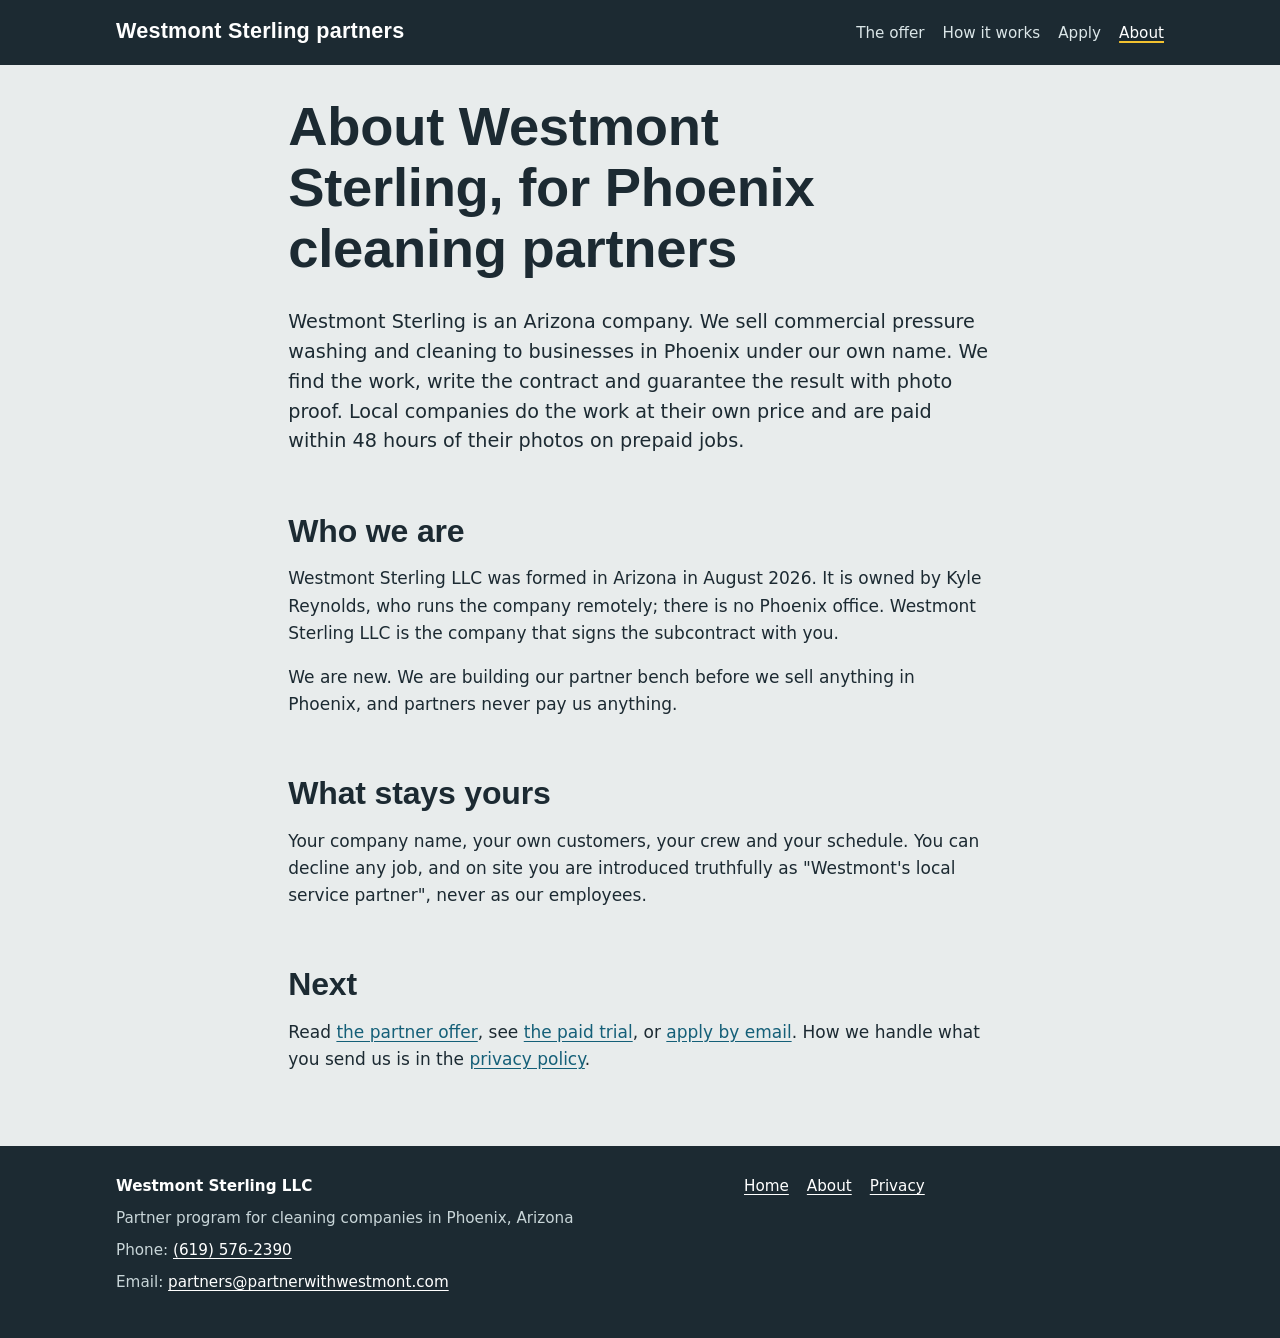
==== about.html @ 25ea3337 "Publish partnerwithwestmont.com static site Co-Authored-By: Claude Opus 5.5 <noreply@anthropic.com>" ====
<!doctype html>
<html lang="en">
<head>
<meta charset="utf-8">
<meta name="viewport" content="width=device-width, initial-scale=1">
<title>About Westmont Sterling: Phoenix Cleaning Partners</title>
<meta name="description" content="About Westmont Sterling, the company behind the Phoenix cleaning partners program: an Arizona LLC formed in August 2026, owned by Kyle Reynolds.">
<link rel="canonical" href="https://partnerwithwestmont.com/about.html">
<link rel="stylesheet" href="styles.css">
<script type="application/ld+json">
{"@context":"https://schema.org","@type":"Organization","name":"Westmont Sterling","legalName":"Westmont Sterling LLC","url":"https://partnerwithwestmont.com/","email":"partners@partnerwithwestmont.com","telephone":"+1-619-576-2390","foundingDate":"2026-08-09","areaServed":{"@type":"City","name":"Phoenix","containedInPlace":{"@type":"State","name":"Arizona"}}}
</script>
</head>
<body>
<a class="skip" href="#main">Skip to content</a>
<header class="site-header">
  <div class="wrap">
    <a class="brand" href="index.html">Westmont Sterling partners</a>
    <nav class="site-nav" aria-label="Main">
      <ul>
        <li><a href="index.html">The offer</a></li>
        <li><a href="index.html#how">How it works</a></li>
        <li><a href="index.html#apply">Apply</a></li>
        <li><a href="about.html" aria-current="page">About</a></li>
      </ul>
    </nav>
  </div>
</header>

<main id="main">
  <div class="wrap prose">
    <h1>About Westmont Sterling, for Phoenix cleaning partners</h1>
    <p class="lede">Westmont Sterling is an Arizona company. We sell commercial pressure washing and cleaning to businesses in Phoenix under our own name. We find the work, write the contract and guarantee the result with photo proof. Local companies do the work at their own price and are paid within 48 hours of their photos on prepaid jobs.</p>

    <h2>Who we are</h2>
    <p>Westmont Sterling LLC was formed in Arizona in August 2026. It is owned by Kyle Reynolds, who runs the company remotely; there is no Phoenix office. Westmont Sterling LLC is the company that signs the subcontract with you.</p>
    <p>We are new. We are building our partner bench before we sell anything in Phoenix, and partners never pay us anything.</p>

    <h2>What stays yours</h2>
    <p>Your company name, your own customers, your crew and your schedule. You can decline any job, and on site you are introduced truthfully as "Westmont's local service partner", never as our employees.</p>

    <h2>Next</h2>
    <p>Read <a href="index.html">the partner offer</a>, see <a href="index.html#trial">the paid trial</a>, or <a href="index.html#apply">apply by email</a>. How we handle what you send us is in the <a href="privacy.html">privacy policy</a>.</p>
  </div>
</main>

<footer class="site-footer">
  <div class="wrap">
    <div class="nap">
      <p><strong>Westmont Sterling LLC</strong></p>
      <p>Partner program for cleaning companies in Phoenix, Arizona</p>
      <p>Phone: <a href="tel:+16195762390">(619) 576-2390</a></p>
      <p>Email: <a href="mailto:partners@partnerwithwestmont.com">partners@partnerwithwestmont.com</a></p>
    </div>
    <nav aria-label="Footer">
      <ul>
        <li><a href="index.html">Home</a></li>
        <li><a href="about.html">About</a></li>
        <li><a href="privacy.html">Privacy</a></li>
      </ul>
    </nav>
  </div>
</footer>
</body>
</html>
---- styles.css ----
/* Westmont Sterling — site v1 stylesheet. No frameworks, no web fonts, no third-party requests. */

:root {
  --concrete: #e8ecec;   /* washed concrete: page ground */
  --sheet: #ffffff;      /* work-order paper */
  --ink: #1c2a32;        /* wet asphalt: text */
  --muted: #4f5f68;      /* secondary text, 7:1 on sheet */
  --water: #145f78;      /* pool-tile blue: links, rules */
  --water-deep: #0e4558;
  --rule: #c5cfd1;
  --hivis: #f2c230;      /* used only on the guarantee */

  --head: "Avenir Next Condensed", "Roboto Condensed", "Arial Narrow", "Helvetica Neue", Arial, sans-serif;
  --body: system-ui, -apple-system, "Segoe UI", Roboto, "Helvetica Neue", Arial, sans-serif;

  --measure: 68ch;
  --gutter: 16px;
}

*, *::before, *::after { box-sizing: border-box; }

html { -webkit-text-size-adjust: 100%; }

body {
  margin: 0;
  background: var(--concrete);
  color: var(--ink);
  font-family: var(--body);
  font-size: 1.0625rem;
  line-height: 1.6;
}

a { color: var(--water); text-underline-offset: 0.18em; }
a:hover { color: var(--water-deep); }
a:focus-visible, summary:focus-visible {
  outline: 3px solid var(--hivis);
  outline-offset: 2px;
  border-radius: 2px;
}

.skip {
  position: absolute; left: -999px; top: 0;
  background: var(--ink); color: #fff; padding: 8px 12px;
}
.skip:focus { left: 8px; top: 8px; }

/* Header */
.site-header {
  background: var(--ink);
  color: #fff;
}
.site-header .wrap {
  display: flex; flex-wrap: wrap; align-items: baseline; justify-content: space-between;
  gap: 8px 24px; padding-top: 14px; padding-bottom: 14px;
}
.brand {
  font-family: var(--head);
  font-weight: 700;
  font-size: 1.35rem;
  letter-spacing: 0.01em;
  color: #fff;
  text-decoration: none;
}
.brand:hover { color: #fff; }
.site-nav ul {
  list-style: none; margin: 0; padding: 0;
  display: flex; flex-wrap: wrap; gap: 4px 18px;
}
.site-nav a {
  color: #dbe6e8; text-decoration: none; font-size: 0.95rem;
  padding: 6px 0; display: inline-block;
}
.site-nav a:hover, .site-nav a[aria-current="page"] {
  color: #fff; text-decoration: underline; text-decoration-color: var(--hivis);
  text-decoration-thickness: 2px;
}

/* Layout */
.wrap {
  max-width: 1080px;
  margin: 0 auto;
  padding-left: var(--gutter);
  padding-right: var(--gutter);
}
main { padding: 32px 0 56px; }
.prose { max-width: var(--measure); }

/* Type scale (1.25 ratio) */
h1, h2, h3 {
  font-family: var(--head);
  font-weight: 700;
  line-height: 1.12;
  letter-spacing: -0.005em;
  margin: 0 0 0.5em;
}
h1 { font-size: clamp(2rem, 6.4vw, 3.4rem); max-width: 20ch; }
h2 { font-size: clamp(1.5rem, 3.6vw, 2rem); margin-top: 1.8em; }
h3 { font-size: 1.25rem; margin-top: 1.4em; }
p, ul, ol, dl { margin: 0 0 1em; }
.lede { font-size: 1.2rem; line-height: 1.55; max-width: 60ch; }
.small { font-size: 0.9rem; color: var(--muted); }

/* Hero: a plain statement, then the disclosure, nothing decorative */
.hero { padding: 8px 0 8px; }
.hero h1 { margin-bottom: 0.4em; }
.disclosure {
  border-left: 4px solid var(--water);
  background: var(--sheet);
  padding: 12px 16px;
  max-width: 60ch;
  font-size: 0.98rem;
}

/* The work-order sheet: the one memorable element */
.work-order {
  background: var(--sheet);
  border: 1px solid var(--rule);
  margin: 32px 0;
  max-width: 820px;
}
.work-order header {
  display: flex; flex-wrap: wrap; justify-content: space-between; gap: 4px 16px;
  border-bottom: 2px solid var(--ink);
  padding: 14px 18px 10px;
}
.work-order header h2 { margin: 0; font-size: 1.5rem; }
.work-order header p { margin: 0; color: var(--muted); font-size: 0.92rem; }
.work-order ol {
  list-style: none; margin: 0; padding: 0;
  counter-reset: step;
}
.work-order li {
  counter-increment: step;
  display: grid;
  grid-template-columns: 3.2rem 1fr;
  gap: 0 12px;
  padding: 16px 18px;
  border-bottom: 1px dashed var(--rule);
}
.work-order li:last-child { border-bottom: 0; }
.work-order li::before {
  content: counter(step);
  font-family: var(--head);
  font-weight: 700;
  font-size: 2.2rem;
  line-height: 1;
  color: var(--water);
}
.work-order li h3 { margin: 0 0 4px; font-size: 1.15rem; }
.work-order li p { margin: 0; }

/* Guarantee: the only place the hi-vis colour appears */
.guarantee {
  background: var(--ink);
  color: #fff;
  padding: 22px 20px;
  margin: 32px 0;
  max-width: 820px;
  border-top: 8px solid var(--hivis);
}
.guarantee h2 { margin-top: 0; color: #fff; }
.guarantee p { max-width: 62ch; }
.guarantee a { color: #fff; }

/* Two-column blocks on wider screens */
.split { display: grid; gap: 8px 40px; }
@media (min-width: 760px) {
  .split { grid-template-columns: 1fr 1fr; }
}

/* Plain lists of facts */
.facts { padding-left: 1.2em; }
.facts li { margin-bottom: 0.4em; }

/* Price table */
.price-table {
  border-collapse: collapse;
  width: 100%;
  max-width: 640px;
  background: var(--sheet);
  margin: 8px 0 12px;
  font-size: 0.98rem;
}
.price-table caption {
  text-align: left; font-size: 0.9rem; color: var(--muted); padding-bottom: 6px;
}
.price-table th, .price-table td {
  text-align: left; padding: 10px 12px; border-bottom: 1px solid var(--rule); vertical-align: top;
}
.price-table thead th { border-bottom: 2px solid var(--ink); font-family: var(--head); font-size: 1.05rem; }
.price-table td.num { white-space: nowrap; font-variant-numeric: tabular-nums; }

/* FAQ */
.faq details {
  background: var(--sheet);
  border: 1px solid var(--rule);
  margin: 0 0 8px;
  max-width: 820px;
}
.faq summary {
  cursor: pointer;
  padding: 14px 16px;
  font-weight: 600;
  list-style-position: outside;
}
.faq details[open] summary { border-bottom: 1px solid var(--rule); }
.faq details > div { padding: 12px 16px 4px; max-width: var(--measure); }
.faq h2 + details { margin-top: 0; }

/* Contact block */
.contact-lines { font-size: 1.25rem; line-height: 1.8; padding-left: 0; list-style: none; }
.contact-lines a { font-weight: 600; }

.button {
  display: inline-block;
  background: var(--water);
  color: #fff;
  text-decoration: none;
  font-weight: 600;
  padding: 12px 18px;
  border-radius: 3px;
  margin: 4px 8px 4px 0;
}
.button:hover { background: var(--water-deep); color: #fff; }
.button.quiet {
  background: transparent; color: var(--water); border: 2px solid var(--water); padding: 10px 16px;
}
.button.quiet:hover { background: var(--sheet); color: var(--water-deep); }

.callout {
  background: var(--sheet);
  border: 1px solid var(--rule);
  padding: 18px 20px;
  max-width: 820px;
  margin: 28px 0;
}
.callout h2 { margin-top: 0; }

/* Footer: name, phone, email on every page (P4 step 5; no address, C16) */
.site-footer {
  background: var(--ink);
  color: #c9d6d9;
  font-size: 0.95rem;
  padding: 28px 0 36px;
}
.site-footer a { color: #fff; }
.site-footer .wrap { display: grid; gap: 16px 40px; }
@media (min-width: 760px) {
  .site-footer .wrap { grid-template-columns: 1.4fr 1fr; }
}
.site-footer ul { list-style: none; margin: 0; padding: 0; display: flex; flex-wrap: wrap; gap: 4px 18px; }
.site-footer p { margin: 0 0 0.5em; }
.nap strong { color: #fff; }

@media (prefers-reduced-motion: reduce) {
  * { scroll-behavior: auto !important; transition: none !important; animation: none !important; }
}

@media print {
  .site-header, .site-footer, .skip { display: none; }
  body { background: #fff; }
}
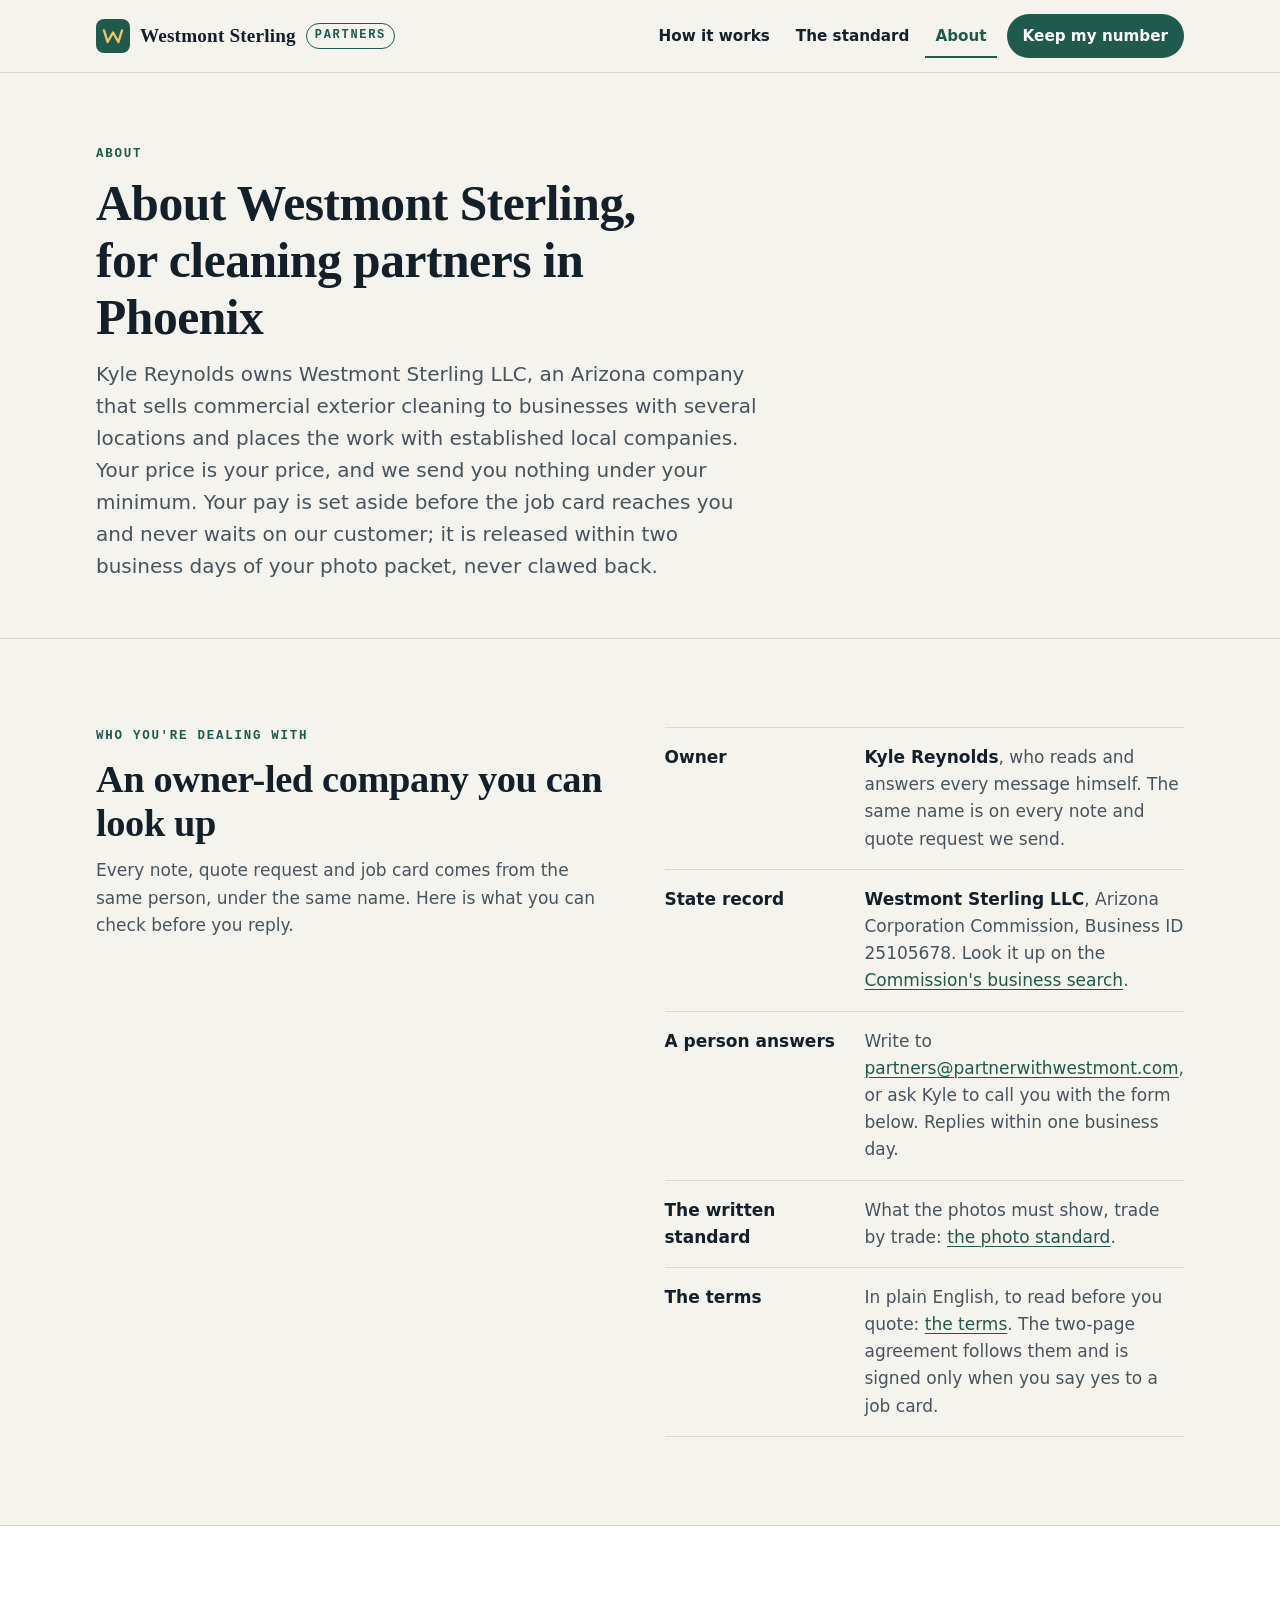
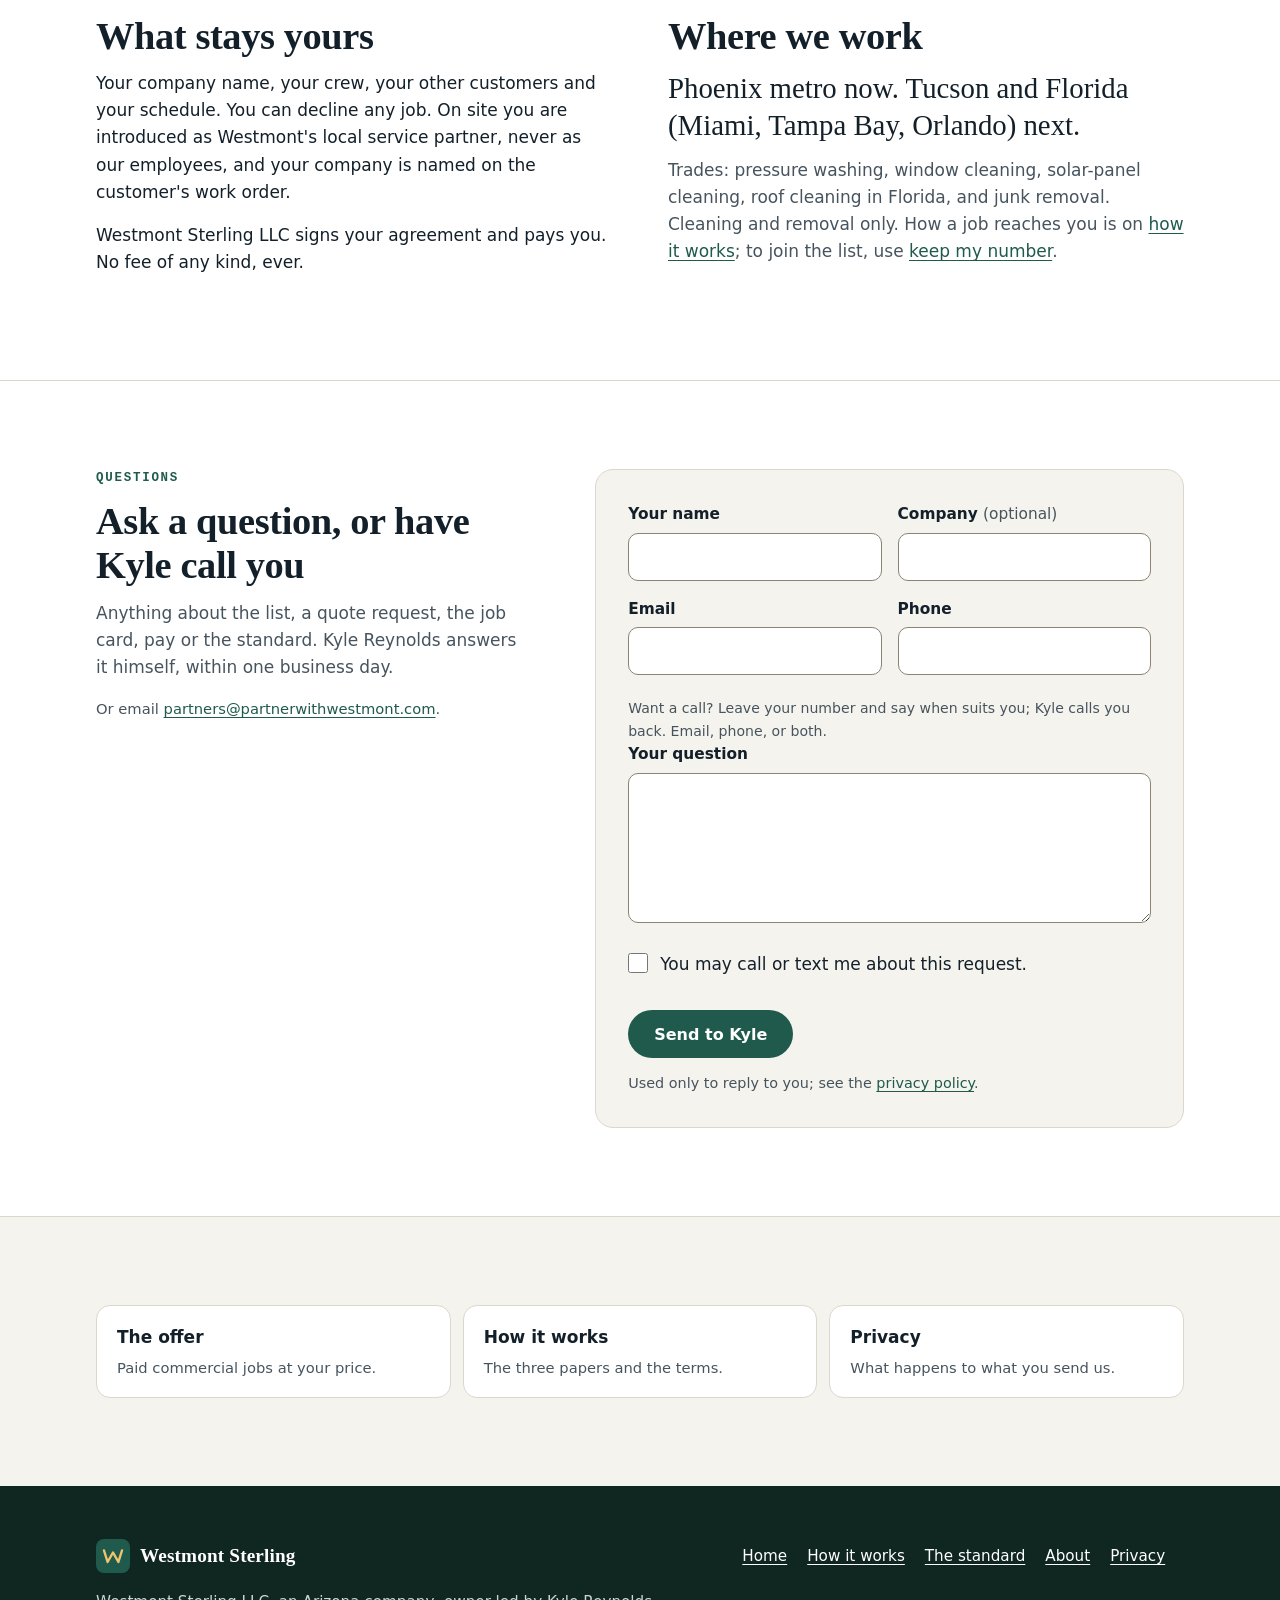
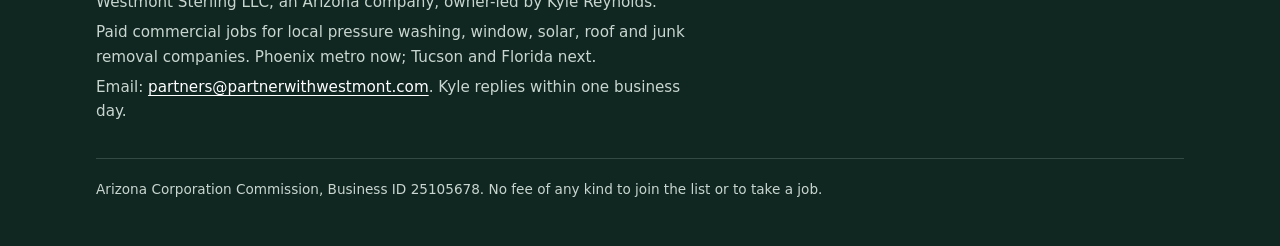
==== commit 9802da09: "Rebuild site to the approved offer (v4.2): plain pitch, working request forms, price estimator, no p" ====
--- a/about.html
+++ b/about.html
@@ -4,62 +4,153 @@
 <meta charset="utf-8">
 <meta name="viewport" content="width=device-width, initial-scale=1">
 <title>About Westmont Sterling: Phoenix Cleaning Partners</title>
-<meta name="description" content="About Westmont Sterling, the company behind the Phoenix cleaning partners program: an Arizona LLC formed in August 2026, owned by Kyle Reynolds.">
+<meta name="description" content="About Westmont Sterling, owner-led by Kyle Reynolds: an Arizona company placing paid commercial jobs with local cleaning partners in Phoenix.">
 <link rel="canonical" href="https://partnerwithwestmont.com/about.html">
 <link rel="stylesheet" href="styles.css">
+<link rel="icon" href="data:image/svg+xml,%3Csvg xmlns='http://www.w3.org/2000/svg' viewBox='0 0 34 34'%3E%3Crect width='34' height='34' rx='8' fill='%231f5a4c'/%3E%3C/svg%3E">
+<meta name="theme-color" content="#173a31">
 <script type="application/ld+json">
-{"@context":"https://schema.org","@type":"Organization","name":"Westmont Sterling","legalName":"Westmont Sterling LLC","url":"https://partnerwithwestmont.com/","email":"partners@partnerwithwestmont.com","telephone":"+1-619-576-2390","foundingDate":"2026-08-09","areaServed":{"@type":"City","name":"Phoenix","containedInPlace":{"@type":"State","name":"Arizona"}}}
+{"@context":"https://schema.org","@type":"Organization","name":"Westmont Sterling","legalName":"Westmont Sterling LLC","url":"https://partnerwithwestmont.com/","email":"partners@partnerwithwestmont.com"}
 </script>
 </head>
 <body>
 <a class="skip" href="#main">Skip to content</a>
 <header class="site-header">
   <div class="wrap">
-    <a class="brand" href="index.html">Westmont Sterling partners</a>
+    <a class="brand" href="index.html"><svg viewBox="0 0 34 34" aria-hidden="true" focusable="false"><rect width="34" height="34" rx="8" fill="#1f5a4c"/><path d="M8 11.5l3.6 11.5L17 13.5l5.4 9.5L26 11.5" fill="none" stroke="#f0c46c" stroke-width="2.4" stroke-linecap="round" stroke-linejoin="round"/></svg><span class="brand-name">Westmont Sterling</span><span class="brand-tag">Partners</span></a>
     <nav class="site-nav" aria-label="Main">
       <ul>
-        <li><a href="index.html">The offer</a></li>
-        <li><a href="index.html#how">How it works</a></li>
-        <li><a href="index.html#apply">Apply</a></li>
+        <li><a href="how-it-works.html">How it works</a></li>
+        <li><a href="standard.html">The standard</a></li>
         <li><a href="about.html" aria-current="page">About</a></li>
+        <li><a class="nav-cta" href="index.html#keep">Keep my number</a></li>
       </ul>
     </nav>
   </div>
 </header>
 
 <main id="main">
-  <div class="wrap prose">
-    <h1>About Westmont Sterling, for Phoenix cleaning partners</h1>
-    <p class="lede">Westmont Sterling is an Arizona company. We sell commercial pressure washing and cleaning to businesses in Phoenix under our own name. We find the work, write the contract and guarantee the result with photo proof. Local companies do the work at their own price and are paid within 48 hours of their photos on prepaid jobs.</p>
+  <div class="page-hero">
+    <div class="wrap">
+      <span class="eyebrow">About</span>
+      <h1>About Westmont Sterling, for cleaning partners in Phoenix</h1>
+      <p class="lede">Kyle Reynolds owns Westmont Sterling LLC, an Arizona company that sells commercial exterior cleaning to businesses with several locations and places the work with established local companies. Your price is your price, and we send you nothing under your minimum. Your pay is set aside before the job card reaches you and never waits on our customer; it is released within two business days of your photo packet, never clawed back.</p>
+    </div>
+  </div>
 
-    <h2>Who we are</h2>
-    <p>Westmont Sterling LLC was formed in Arizona in August 2026. It is owned by Kyle Reynolds, who runs the company remotely; there is no Phoenix office. Westmont Sterling LLC is the company that signs the subcontract with you.</p>
-    <p>We are new. We are building our partner bench before we sell anything in Phoenix, and partners never pay us anything.</p>
+  <div class="section">
+    <div class="wrap">
+      <div class="split">
+        <div>
+          <span class="eyebrow">Who you're dealing with</span>
+          <h2>An owner-led company you can look up</h2>
+          <p class="muted">Every note, quote request and job card comes from the same person, under the same name. Here is what you can check before you reply.</p>
+        </div>
+        <dl class="trust">
+          <div><dt>Owner</dt><dd><strong>Kyle Reynolds</strong>, who reads and answers every message himself. The same name is on every note and quote request we send.</dd></div>
+          <div><dt>State record</dt><dd><strong>Westmont Sterling LLC</strong>, Arizona Corporation Commission, Business ID 25105678. Look it up on the <a href="https://arizonabusinesscenter.azcc.gov/businesssearch" rel="noopener">Commission's business search</a>.</dd></div>
+          <div><dt>A person answers</dt><dd>Write to <a href="mailto:partners@partnerwithwestmont.com">partners@partnerwithwestmont.com</a>, or ask Kyle to call you with the form below. Replies within one business day.</dd></div>
+          <div><dt>The written standard</dt><dd>What the photos must show, trade by trade: <a href="standard.html">the photo standard</a>.</dd></div>
+          <div><dt>The terms</dt><dd>In plain English, to read before you quote: <a href="how-it-works.html#terms">the terms</a>. The two-page agreement follows them and is signed only when you say yes to a job card.</dd></div>
+        </dl>
+      </div>
+    </div>
+  </div>
 
-    <h2>What stays yours</h2>
-    <p>Your company name, your own customers, your crew and your schedule. You can decline any job, and on site you are introduced truthfully as "Westmont's local service partner", never as our employees.</p>
+  <div class="section section-white">
+    <div class="wrap split">
+      <div>
+        <h2>What stays yours</h2>
+        <p>Your company name, your crew, your other customers and your schedule. You can decline any job. On site you are introduced as Westmont's local service partner, never as our employees, and your company is named on the customer's work order.</p>
+        <p>Westmont Sterling LLC signs your agreement and pays you. No fee of any kind, ever.</p>
+      </div>
+      <div>
+        <h2>Where we work</h2>
+        <p class="big-line">Phoenix metro now. Tucson and Florida (Miami, Tampa Bay, Orlando) next.</p>
+        <p class="muted">Trades: pressure washing, window cleaning, solar-panel cleaning, roof cleaning in Florida, and junk removal. Cleaning and removal only. How a job reaches you is on <a href="how-it-works.html">how it works</a>; to join the list, use <a href="index.html#keep">keep my number</a>.</p>
+      </div>
+    </div>
+  </div>
 
-    <h2>Next</h2>
-    <p>Read <a href="index.html">the partner offer</a>, see <a href="index.html#trial">the paid trial</a>, or <a href="index.html#apply">apply by email</a>. How we handle what you send us is in the <a href="privacy.html">privacy policy</a>.</p>
+  <section class="section form-section" id="ask-kyle" aria-labelledby="ask-kyle-title">
+    <div class="wrap form-grid">
+      <div>
+        <span class="eyebrow">Questions</span>
+        <h2 id="ask-kyle-title">Ask a question, or have Kyle call you</h2>
+        <p class="muted">Anything about the list, a quote request, the job card, pay or the standard. Kyle Reynolds answers it himself, within one business day.</p>
+        <p class="muted small">Or email <a href="mailto:partners@partnerwithwestmont.com">partners@partnerwithwestmont.com</a>.</p>
+      </div>
+      <form class="form-card" name="partner-question" method="POST" action="https://westmont-partner-list.netlify.app/thanks.html" data-enhance>
+        <input type="hidden" name="form-name" value="partner-question">
+        <input type="hidden" name="source_page" value="about.html (no-js)">
+        <p class="hp" aria-hidden="true"><label for="partner-question-bot">Leave this field empty</label><input type="text" id="partner-question-bot" name="bot-field" tabindex="-1" autocomplete="off"></p>
+        <div class="row2">
+          <div class="field">
+            <label for="q-name">Your name</label>
+            <input type="text" id="q-name" name="name" autocomplete="name" required data-required="Add your name so Kyle knows who to reply to.">
+          </div>
+          <div class="field">
+            <label for="q-company">Company <span class="opt">(optional)</span></label>
+            <input type="text" id="q-company" name="company" autocomplete="organization">
+          </div>
+        </div>
+        <div class="row2">
+          <div class="field">
+            <label for="q-email">Email</label>
+            <input type="email" id="q-email" name="email" autocomplete="email" required data-describedby="q-contact-hint" aria-describedby="q-contact-hint">
+          </div>
+          <div class="field">
+            <label for="q-phone">Phone</label>
+            <input type="tel" id="q-phone" name="phone" autocomplete="tel" data-describedby="q-contact-hint" aria-describedby="q-contact-hint">
+          </div>
+        </div>
+        <p class="hint" id="q-contact-hint" data-js-text="Want a call? Leave your number and say when suits you; Kyle calls you back. Email, phone, or both.">Want a call? Leave your number and say when suits you; Kyle calls you back. Email is needed; a phone number helps.</p>
+        <div class="field">
+          <label for="q-question">Your question</label>
+          <textarea id="q-question" name="question" rows="5" required data-required="Write your question, or say when Kyle should call."></textarea>
+        </div>
+        <label class="check consent" for="q-consent"><input type="checkbox" id="q-consent" name="consent_contact" value="yes"> You may call or text me about this request.</label>
+        <div class="actions">
+          <button class="btn btn-primary" type="submit">Send to Kyle</button>
+        </div>
+        <p class="form-foot">Used only to reply to you; see the <a href="privacy.html">privacy policy</a>.</p>
+      </form>
+    </div>
+  </section>
+
+  <div class="section">
+    <div class="wrap">
+      <div class="next next-flush">
+        <a href="index.html">The offer<span>Paid commercial jobs at your price.</span></a>
+        <a href="how-it-works.html">How it works<span>The three papers and the terms.</span></a>
+        <a href="privacy.html">Privacy<span>What happens to what you send us.</span></a>
+      </div>
+    </div>
   </div>
 </main>
 
-<footer class="site-footer">
+<footer class="site-footer on-dark">
   <div class="wrap">
-    <div class="nap">
-      <p><strong>Westmont Sterling LLC</strong></p>
-      <p>Partner program for cleaning companies in Phoenix, Arizona</p>
-      <p>Phone: <a href="tel:+16195762390">(619) 576-2390</a></p>
-      <p>Email: <a href="mailto:partners@partnerwithwestmont.com">partners@partnerwithwestmont.com</a></p>
+    <div class="foot-grid">
+      <div>
+        <a class="brand" href="index.html"><svg viewBox="0 0 34 34" aria-hidden="true" focusable="false"><rect width="34" height="34" rx="8" fill="#1f5a4c"/><path d="M8 11.5l3.6 11.5L17 13.5l5.4 9.5L26 11.5" fill="none" stroke="#f0c46c" stroke-width="2.4" stroke-linecap="round" stroke-linejoin="round"/></svg><span class="brand-name">Westmont Sterling</span></a>
+        <p>Westmont Sterling LLC, an Arizona company, owner-led by Kyle Reynolds.</p>
+        <p>Paid commercial jobs for local pressure washing, window, solar, roof and junk removal companies. Phoenix metro now; Tucson and Florida next.</p>
+        <p>Email: <a href="mailto:partners@partnerwithwestmont.com">partners@partnerwithwestmont.com</a>. Kyle replies within one business day.</p>
+      </div>
+      <nav aria-label="Footer">
+        <ul>
+          <li><a href="index.html">Home</a></li>
+          <li><a href="how-it-works.html">How it works</a></li>
+          <li><a href="standard.html">The standard</a></li>
+          <li><a href="about.html">About</a></li>
+          <li><a href="privacy.html">Privacy</a></li>
+        </ul>
+      </nav>
     </div>
-    <nav aria-label="Footer">
-      <ul>
-        <li><a href="index.html">Home</a></li>
-        <li><a href="about.html">About</a></li>
-        <li><a href="privacy.html">Privacy</a></li>
-      </ul>
-    </nav>
+    <p class="foot-fine">Arizona Corporation Commission, Business ID 25105678. No fee of any kind to join the list or to take a job.</p>
   </div>
 </footer>
+<script src="site.js" defer></script>
 </body>
 </html>
--- a/styles.css
+++ b/styles.css
@@ -1,262 +1,382 @@
-/* Westmont Sterling — site v1 stylesheet. No frameworks, no web fonts, no third-party requests. */
+/* Westmont Sterling partner site. One stylesheet, system fonts only, no third-party requests. */
 
 :root {
-  --concrete: #e8ecec;   /* washed concrete: page ground */
-  --sheet: #ffffff;      /* work-order paper */
-  --ink: #1c2a32;        /* wet asphalt: text */
-  --muted: #4f5f68;      /* secondary text, 7:1 on sheet */
-  --water: #145f78;      /* pool-tile blue: links, rules */
-  --water-deep: #0e4558;
-  --rule: #c5cfd1;
-  --hivis: #f2c230;      /* used only on the guarantee */
-
-  --head: "Avenir Next Condensed", "Roboto Condensed", "Arial Narrow", "Helvetica Neue", Arial, sans-serif;
-  --body: system-ui, -apple-system, "Segoe UI", Roboto, "Helvetica Neue", Arial, sans-serif;
-
-  --measure: 68ch;
-  --gutter: 16px;
+  --paper: #f5f3ee;
+  --card: #ffffff;
+  --sand: #efe7d6;
+  --tint: #e8efe9;
+  --ink: #13202a;
+  --ink-2: #47545e;
+  --line: #ddd7ca;
+  --line-strong: #8a8474;
+  --green: #1f5a4c;
+  --green-deep: #173f36;
+  --forest: #173a31;
+  --forest-deep: #0f2621;
+  --on-dark: #eef2ee;
+  --on-dark-2: #c9d6cf;
+  --brass: #f0c46c;
+  --focus: #b4740c;
+  --error: #a3281f;
+
+  --serif: "Iowan Old Style", "Palatino Linotype", Palatino, "Book Antiqua", Charter, "Sitka Heading", Georgia, serif;
+  --sans: system-ui, -apple-system, "Segoe UI", Roboto, "Helvetica Neue", Arial, sans-serif;
+  --mono: ui-monospace, "Cascadia Mono", "SF Mono", Menlo, Consolas, monospace;
+
+  --radius: 14px;
+  --shadow: 0 1px 0 rgba(19, 32, 42, 0.04), 0 18px 40px -22px rgba(15, 38, 33, 0.45);
+  color-scheme: light;
 }
 
 *, *::before, *::after { box-sizing: border-box; }
-
-html { -webkit-text-size-adjust: 100%; }
+html { -webkit-text-size-adjust: 100%; scroll-behavior: smooth; }
+@media (prefers-reduced-motion: reduce) { html { scroll-behavior: auto; } * { transition: none !important; } }
 
 body {
   margin: 0;
-  background: var(--concrete);
+  background: var(--paper);
   color: var(--ink);
-  font-family: var(--body);
+  font-family: var(--sans);
   font-size: 1.0625rem;
   line-height: 1.6;
-}
-
-a { color: var(--water); text-underline-offset: 0.18em; }
-a:hover { color: var(--water-deep); }
-a:focus-visible, summary:focus-visible {
-  outline: 3px solid var(--hivis);
-  outline-offset: 2px;
-  border-radius: 2px;
-}
+  text-rendering: optimizeLegibility;
+}
+
+img, svg { display: block; max-width: 100%; }
+p, ul, ol, dl { margin: 0 0 1rem; }
+h1, h2, h3 { line-height: 1.15; margin: 0 0 0.75rem; }
+h1, h2 { font-family: var(--serif); font-weight: 600; letter-spacing: -0.01em; }
+h2 { font-size: clamp(1.65rem, 1.2rem + 1.7vw, 2.4rem); }
+h3 { font-size: 1.1rem; font-weight: 650; }
+
+a { color: var(--green); text-underline-offset: 0.2em; text-decoration-thickness: 1px; }
+a:hover { color: var(--green-deep); text-decoration-thickness: 2px; }
+:focus-visible { outline: 3px solid var(--focus); outline-offset: 3px; border-radius: 4px; }
+.on-dark :focus-visible { outline-color: var(--brass); }
+
+.wrap { max-width: 72rem; margin: 0 auto; padding: 0 16px; }
+@media (min-width: 768px) { .wrap { padding: 0 32px; } }
 
 .skip {
-  position: absolute; left: -999px; top: 0;
-  background: var(--ink); color: #fff; padding: 8px 12px;
-}
-.skip:focus { left: 8px; top: 8px; }
+  position: absolute; left: -9999px; top: 0; z-index: 10;
+  background: var(--ink); color: #fff; padding: 10px 16px; border-radius: 0 0 8px 0;
+}
+.skip:focus { left: 0; }
+
+.visually-hidden, .hp {
+  position: absolute !important; width: 1px; height: 1px; padding: 0; margin: -1px;
+  overflow: hidden; clip: rect(0 0 0 0); white-space: nowrap; border: 0;
+}
 
 /* Header */
-.site-header {
-  background: var(--ink);
-  color: #fff;
-}
+.site-header { background: var(--paper); border-bottom: 1px solid var(--line); }
 .site-header .wrap {
-  display: flex; flex-wrap: wrap; align-items: baseline; justify-content: space-between;
-  gap: 8px 24px; padding-top: 14px; padding-bottom: 14px;
+  display: flex; flex-wrap: wrap; align-items: center; justify-content: space-between;
+  gap: 10px 24px; padding-top: 14px; padding-bottom: 14px;
 }
 .brand {
-  font-family: var(--head);
-  font-weight: 700;
-  font-size: 1.35rem;
-  letter-spacing: 0.01em;
-  color: #fff;
-  text-decoration: none;
-}
-.brand:hover { color: #fff; }
-.site-nav ul {
-  list-style: none; margin: 0; padding: 0;
-  display: flex; flex-wrap: wrap; gap: 4px 18px;
-}
+  display: inline-flex; align-items: center; gap: 10px; min-height: 44px;
+  color: var(--ink); text-decoration: none; font-weight: 700; letter-spacing: 0.01em;
+}
+.brand svg { width: 34px; height: 34px; flex: none; }
+.brand-name { font-family: var(--serif); font-size: 1.2rem; }
+.brand-tag {
+  font-family: var(--mono); font-size: 0.75rem; font-weight: 600; letter-spacing: 0.14em; text-transform: uppercase;
+  color: var(--green); border: 1px solid currentColor; border-radius: 999px; padding: 2px 8px;
+}
+.site-nav ul { list-style: none; margin: 0; padding: 0; display: flex; flex-wrap: wrap; align-items: center; gap: 4px 6px; }
 .site-nav a {
-  color: #dbe6e8; text-decoration: none; font-size: 0.95rem;
-  padding: 6px 0; display: inline-block;
-}
-.site-nav a:hover, .site-nav a[aria-current="page"] {
-  color: #fff; text-decoration: underline; text-decoration-color: var(--hivis);
-  text-decoration-thickness: 2px;
-}
-
-/* Layout */
-.wrap {
-  max-width: 1080px;
-  margin: 0 auto;
-  padding-left: var(--gutter);
-  padding-right: var(--gutter);
-}
-main { padding: 32px 0 56px; }
-.prose { max-width: var(--measure); }
-
-/* Type scale (1.25 ratio) */
-h1, h2, h3 {
-  font-family: var(--head);
-  font-weight: 700;
-  line-height: 1.12;
-  letter-spacing: -0.005em;
-  margin: 0 0 0.5em;
-}
-h1 { font-size: clamp(2rem, 6.4vw, 3.4rem); max-width: 20ch; }
-h2 { font-size: clamp(1.5rem, 3.6vw, 2rem); margin-top: 1.8em; }
-h3 { font-size: 1.25rem; margin-top: 1.4em; }
-p, ul, ol, dl { margin: 0 0 1em; }
-.lede { font-size: 1.2rem; line-height: 1.55; max-width: 60ch; }
-.small { font-size: 0.9rem; color: var(--muted); }
-
-/* Hero: a plain statement, then the disclosure, nothing decorative */
-.hero { padding: 8px 0 8px; }
-.hero h1 { margin-bottom: 0.4em; }
-.disclosure {
-  border-left: 4px solid var(--water);
-  background: var(--sheet);
-  padding: 12px 16px;
-  max-width: 60ch;
-  font-size: 0.98rem;
-}
-
-/* The work-order sheet: the one memorable element */
-.work-order {
-  background: var(--sheet);
-  border: 1px solid var(--rule);
-  margin: 32px 0;
-  max-width: 820px;
-}
-.work-order header {
-  display: flex; flex-wrap: wrap; justify-content: space-between; gap: 4px 16px;
-  border-bottom: 2px solid var(--ink);
-  padding: 14px 18px 10px;
-}
-.work-order header h2 { margin: 0; font-size: 1.5rem; }
-.work-order header p { margin: 0; color: var(--muted); font-size: 0.92rem; }
-.work-order ol {
-  list-style: none; margin: 0; padding: 0;
-  counter-reset: step;
-}
-.work-order li {
-  counter-increment: step;
-  display: grid;
-  grid-template-columns: 3.2rem 1fr;
-  gap: 0 12px;
-  padding: 16px 18px;
-  border-bottom: 1px dashed var(--rule);
-}
-.work-order li:last-child { border-bottom: 0; }
-.work-order li::before {
-  content: counter(step);
-  font-family: var(--head);
-  font-weight: 700;
-  font-size: 2.2rem;
-  line-height: 1;
-  color: var(--water);
-}
-.work-order li h3 { margin: 0 0 4px; font-size: 1.15rem; }
-.work-order li p { margin: 0; }
-
-/* Guarantee: the only place the hi-vis colour appears */
-.guarantee {
-  background: var(--ink);
-  color: #fff;
-  padding: 22px 20px;
-  margin: 32px 0;
-  max-width: 820px;
-  border-top: 8px solid var(--hivis);
-}
-.guarantee h2 { margin-top: 0; color: #fff; }
-.guarantee p { max-width: 62ch; }
-.guarantee a { color: #fff; }
-
-/* Two-column blocks on wider screens */
-.split { display: grid; gap: 8px 40px; }
-@media (min-width: 760px) {
-  .split { grid-template-columns: 1fr 1fr; }
-}
-
-/* Plain lists of facts */
-.facts { padding-left: 1.2em; }
-.facts li { margin-bottom: 0.4em; }
-
-/* Price table */
-.price-table {
-  border-collapse: collapse;
-  width: 100%;
-  max-width: 640px;
-  background: var(--sheet);
-  margin: 8px 0 12px;
-  font-size: 0.98rem;
-}
-.price-table caption {
-  text-align: left; font-size: 0.9rem; color: var(--muted); padding-bottom: 6px;
-}
-.price-table th, .price-table td {
-  text-align: left; padding: 10px 12px; border-bottom: 1px solid var(--rule); vertical-align: top;
-}
-.price-table thead th { border-bottom: 2px solid var(--ink); font-family: var(--head); font-size: 1.05rem; }
-.price-table td.num { white-space: nowrap; font-variant-numeric: tabular-nums; }
-
-/* FAQ */
-.faq details {
-  background: var(--sheet);
-  border: 1px solid var(--rule);
-  margin: 0 0 8px;
-  max-width: 820px;
-}
+  display: inline-flex; align-items: center; min-height: 44px; padding: 8px 10px; border-radius: 8px;
+  color: var(--ink); text-decoration: none; font-size: 0.95rem; font-weight: 550;
+}
+.site-nav a:hover { background: var(--tint); color: var(--ink); }
+.site-nav a[aria-current="page"] { color: var(--green); box-shadow: inset 0 -2px 0 var(--green); border-radius: 0; }
+.site-nav .nav-cta {
+  background: var(--green); color: #fff; padding: 8px 16px; border-radius: 999px; margin-left: 4px;
+}
+.site-nav .nav-cta:hover { background: var(--green-deep); color: #fff; }
+@media (max-width: 719px) {
+  .site-nav { width: 100%; }
+  .site-nav ul { gap: 2px; }
+  .site-nav a { padding: 8px 8px; font-size: 0.9rem; }
+  .site-nav .nav-cta { margin-left: auto; padding: 8px 14px; }
+}
+
+/* Buttons */
+.btn {
+  display: inline-flex; align-items: center; justify-content: center; gap: 8px;
+  min-height: 48px; padding: 12px 24px; border-radius: 999px; border: 2px solid transparent;
+  font: inherit; font-weight: 650; font-size: 1rem; line-height: 1.2; text-decoration: none; cursor: pointer;
+  transition: background-color 0.15s ease, color 0.15s ease, border-color 0.15s ease;
+}
+.btn svg { width: 18px; height: 18px; }
+.btn-primary { background: var(--green); color: #fff; }
+.btn-primary:hover { background: var(--green-deep); color: #fff; text-decoration: none; }
+.btn-ghost { border-color: var(--green); color: var(--green); background: transparent; }
+.btn-ghost:hover { background: var(--tint); color: var(--green-deep); }
+.on-dark .btn-primary { background: var(--brass); color: var(--ink); }
+.on-dark .btn-primary:hover { background: #f6d48e; color: var(--ink); }
+.on-dark .btn-ghost { border-color: var(--on-dark-2); color: var(--on-dark); }
+.on-dark .btn-ghost:hover { background: rgba(255, 255, 255, 0.08); color: #fff; }
+.btn[disabled] { opacity: 0.7; cursor: progress; }
+.actions { display: flex; flex-wrap: wrap; gap: 12px; margin-top: 28px; }
+
+/* Hero */
+.hero { background: var(--forest); color: var(--on-dark); padding: 56px 0 64px; overflow: hidden; }
+.hero a:not(.btn) { color: #fff; }
+.hero-grid { display: grid; gap: 48px; align-items: center; }
+@media (min-width: 960px) { .hero-grid { grid-template-columns: 1.2fr 0.9fr; gap: 64px; } .hero { padding: 88px 0 96px; } }
+.hero h1 { font-size: clamp(2.05rem, 1.25rem + 3.4vw, 3.45rem); line-height: 1.07; margin-bottom: 20px; }
+.kicker {
+  display: block; margin-bottom: 18px;
+  font-family: var(--mono); font-size: 0.78rem; font-weight: 600; letter-spacing: 0.13em; text-transform: uppercase;
+  color: var(--brass); line-height: 1.5;
+}
+.lede { font-size: clamp(1.08rem, 1rem + 0.35vw, 1.25rem); color: var(--on-dark-2); max-width: 38rem; }
+.pills { list-style: none; padding: 0; margin: 28px 0 0; display: flex; flex-wrap: wrap; gap: 8px; }
+.pills li {
+  display: inline-flex; align-items: center; gap: 6px;
+  border: 1px solid rgba(201, 214, 207, 0.45); border-radius: 999px; padding: 6px 12px;
+  font-size: 0.88rem; color: var(--on-dark);
+}
+.pills svg { width: 15px; height: 15px; color: var(--brass); }
+
+/* Paper documents */
+.stack { position: relative; margin: 0; }
+.stack::before, .stack::after {
+  content: ""; position: absolute; inset: 0; border-radius: var(--radius); background: #fff;
+}
+.stack::before { opacity: 0.12; transform: rotate(-4deg) translate(-14px, 10px); }
+.stack::after { opacity: 0.22; transform: rotate(2.5deg) translate(10px, 6px); }
+.doc {
+  position: relative; z-index: 1;
+  background: var(--card); color: var(--ink); border-radius: var(--radius); box-shadow: var(--shadow);
+  border: 1px solid var(--line); overflow: hidden;
+}
+.doc-head {
+  display: flex; justify-content: space-between; align-items: center; gap: 12px;
+  padding: 12px 18px; border-bottom: 1px dashed var(--line);
+  font-family: var(--mono); font-size: 0.75rem; font-weight: 600; letter-spacing: 0.13em; text-transform: uppercase; color: var(--ink-2);
+}
+.doc-head .num { color: var(--green); }
+.doc-rows { margin: 0; padding: 4px 18px 10px; }
+.doc-rows > div { display: grid; grid-template-columns: 6.6rem 1fr; gap: 12px; padding: 10px 0; border-bottom: 1px solid #eee9de; }
+.doc-rows > div:last-child { border-bottom: 0; }
+.doc-rows dt { font-family: var(--mono); font-size: 0.75rem; letter-spacing: 0.08em; text-transform: uppercase; color: var(--ink-2); padding-top: 3px; }
+.doc-rows dd { margin: 0; font-weight: 550; font-size: 0.97rem; line-height: 1.4; }
+.status { display: inline-flex; align-items: center; gap: 8px; color: var(--green); font-weight: 650; }
+.status::before { content: ""; width: 8px; height: 8px; border-radius: 50%; background: var(--green); box-shadow: 0 0 0 4px var(--tint); }
+.stack figcaption { position: relative; z-index: 1; margin-top: 0; padding-top: 16px; background: var(--forest); font-size: 0.9rem; color: var(--on-dark-2); }
+
+/* Sections */
+.section { padding: 56px 0; }
+@media (min-width: 768px) { .section { padding: 88px 0; } }
+.section + .section { border-top: 1px solid var(--line); }
+.section-white { background: var(--card); }
+.section-head { max-width: 44rem; margin-bottom: 36px; }
+.section-head p { color: var(--ink-2); font-size: 1.08rem; margin: 0; }
+.eyebrow {
+  display: block; margin-bottom: 10px;
+  font-family: var(--mono); font-size: 0.78rem; font-weight: 600; letter-spacing: 0.14em; text-transform: uppercase; color: var(--green);
+}
+
+/* Three papers */
+.papers { list-style: none; padding: 0; margin: 0; display: grid; gap: 20px; counter-reset: paper; }
+@media (min-width: 900px) { .papers { grid-template-columns: repeat(3, 1fr); gap: 24px; } }
+.paper { display: flex; flex-direction: column; }
+.paper .doc-body { padding: 20px 20px 8px; flex: 1; }
+.paper h3 { font-family: var(--serif); font-size: 1.35rem; font-weight: 600; }
+.paper p { color: var(--ink-2); font-size: 1rem; }
+.paper .sign {
+  display: flex; align-items: center; gap: 8px; margin: 0; padding: 14px 20px;
+  border-top: 1px dashed var(--line); background: #faf8f3;
+  font-family: var(--mono); font-size: 0.78rem; letter-spacing: 0.04em; color: var(--ink);
+}
+.paper .sign svg { width: 16px; height: 16px; color: var(--green); flex: none; }
+.more { margin-top: 28px; font-weight: 600; }
+
+/* What you get */
+.gets { list-style: none; padding: 0; margin: 0; display: grid; gap: 16px; }
+@media (min-width: 640px) { .gets { grid-template-columns: repeat(2, 1fr); } }
+@media (min-width: 1000px) { .gets { grid-template-columns: repeat(3, 1fr); gap: 20px; } }
+.get { background: var(--card); border: 1px solid var(--line); border-radius: var(--radius); padding: 22px; }
+.section-white .get { background: var(--paper); }
+.ico {
+  width: 42px; height: 42px; border-radius: 11px; background: var(--tint); color: var(--green);
+  display: grid; place-items: center; margin-bottom: 14px;
+}
+.ico svg { width: 22px; height: 22px; }
+.get p { color: var(--ink-2); font-size: 0.98rem; margin: 0; }
+
+/* The one thing we ask */
+.ask {
+  background: var(--sand); border-radius: 20px; padding: 28px 22px; display: grid; gap: 20px;
+  border: 1px solid #e2d6bd;
+}
+@media (min-width: 860px) { .ask { grid-template-columns: 0.8fr 1.2fr; padding: 48px; gap: 48px; } }
+.ask h2 { margin-bottom: 0; }
+.ask p { color: var(--ink); }
+.ask p:last-child { margin-bottom: 0; }
+
+/* Regions and trades */
+.split { display: grid; gap: 32px; }
+@media (min-width: 860px) { .split { grid-template-columns: 1fr 1fr; gap: 56px; } }
+.chips { list-style: none; padding: 0; margin: 0 0 1rem; display: flex; flex-wrap: wrap; gap: 8px; }
+.chips li { background: var(--card); border: 1px solid var(--line); border-radius: 999px; padding: 6px 14px; font-size: 0.95rem; font-weight: 550; }
+.big-line { font-family: var(--serif); font-size: clamp(1.35rem, 1.1rem + 1vw, 1.8rem); line-height: 1.3; margin-bottom: 12px; }
+.muted { color: var(--ink-2); }
+.small { font-size: 0.92rem; }
+
+/* Trust */
+.trust { margin: 0; border-top: 1px solid var(--line); }
+.trust > div { padding: 16px 0; border-bottom: 1px solid var(--line); display: grid; gap: 4px; }
+@media (min-width: 720px) { .trust > div { grid-template-columns: 11rem 1fr; gap: 24px; } }
+.trust dt { font-weight: 650; }
+.trust dd { margin: 0; color: var(--ink-2); }
+.trust dd strong { color: var(--ink); }
+
+/* Forms */
+.form-section { background: var(--card); }
+.form-grid { display: grid; gap: 36px; }
+@media (min-width: 960px) { .form-grid { grid-template-columns: 0.85fr 1.15fr; gap: 64px; align-items: start; } }
+.steps { list-style: none; padding: 0; margin: 24px 0 0; counter-reset: step; }
+.steps li { position: relative; padding: 0 0 18px 48px; counter-increment: step; color: var(--ink-2); }
+.steps li::before {
+  content: counter(step); position: absolute; left: 0; top: -2px;
+  width: 32px; height: 32px; border-radius: 50%; display: grid; place-items: center;
+  background: var(--tint); color: var(--green); font-weight: 700; font-size: 0.9rem;
+}
+.steps strong { color: var(--ink); }
+.form-card { background: var(--paper); border: 1px solid var(--line); border-radius: 18px; padding: 22px 18px; }
+@media (min-width: 600px) { .form-card { padding: 32px; } }
+fieldset { border: 0; padding: 0; margin: 0 0 26px; min-width: 0; }
+legend { font-family: var(--serif); font-size: 1.2rem; font-weight: 600; padding: 0; margin-bottom: 14px; }
+.field { margin-bottom: 16px; }
+.field label, .label { display: block; font-weight: 600; font-size: 0.96rem; margin-bottom: 6px; }
+.opt { font-weight: 400; color: var(--ink-2); }
+.hint { font-size: 0.88rem; color: var(--ink-2); margin: 6px 0 0; }
+input[type="text"], input[type="email"], input[type="tel"], input[type="url"], select, textarea {
+  width: 100%; min-height: 48px; padding: 10px 14px;
+  border: 1.5px solid var(--line-strong); border-radius: 10px; background: #fff;
+  font: inherit; font-size: 1rem; color: var(--ink);
+}
+textarea { min-height: 110px; resize: vertical; }
+select {
+  appearance: none; -webkit-appearance: none; padding-right: 40px;
+  background-image: linear-gradient(45deg, transparent 50%, var(--ink) 50%), linear-gradient(135deg, var(--ink) 50%, transparent 50%);
+  background-position: calc(100% - 20px) 21px, calc(100% - 15px) 21px; background-size: 5px 5px; background-repeat: no-repeat;
+}
+input:focus-visible, select:focus-visible, textarea:focus-visible { outline: 3px solid var(--focus); outline-offset: 1px; border-color: var(--green); }
+.row2 { display: grid; gap: 0 16px; }
+@media (min-width: 560px) { .row2 { grid-template-columns: 1fr 1fr; } }
+.checks { display: grid; gap: 10px; }
+@media (min-width: 560px) { .checks { grid-template-columns: 1fr 1fr; } }
+.check {
+  display: flex; align-items: flex-start; gap: 12px; padding: 12px 14px;
+  background: #fff; border: 1.5px solid var(--line); border-radius: 10px; cursor: pointer; font-weight: 550;
+}
+.check:hover { border-color: var(--line-strong); }
+.check input { width: 20px; height: 20px; margin: 2px 0 0; flex: none; accent-color: var(--green); }
+.consent { background: transparent; border: 0; padding: 4px 0; font-weight: 500; }
+.field-error { color: var(--error); font-size: 0.9rem; font-weight: 600; margin: 6px 0 0; }
+[aria-invalid="true"] { border-color: var(--error) !important; }
+.form-alert {
+  border: 1.5px solid var(--error); background: #fff; color: var(--error);
+  border-radius: 10px; padding: 12px 14px; font-weight: 600; margin-bottom: 18px;
+}
+.form-foot { margin: 14px 0 0; font-size: 0.9rem; color: var(--ink-2); }
+.form-done {
+  background: #fff; border: 1px solid var(--line); border-left: 4px solid var(--green);
+  border-radius: var(--radius); padding: 24px;
+}
+.form-done p { font-size: 1.1rem; font-weight: 600; }
+.form-done:focus { outline: 3px solid var(--focus); outline-offset: 3px; }
+.linklike { min-height: 44px; padding: 8px 0; background: none; border: 0; font: inherit; color: var(--green); text-decoration: underline; text-underline-offset: 0.2em; cursor: pointer; }
+
+/* Inner pages */
+.page-hero { padding: 48px 0 40px; border-bottom: 1px solid var(--line); }
+@media (min-width: 768px) { .page-hero { padding: 72px 0 56px; } }
+.page-hero h1 { font-size: clamp(2rem, 1.3rem + 2.8vw, 3.1rem); max-width: 22ch; }
+.page-hero .lede { color: var(--ink-2); max-width: 42rem; margin: 0; }
+.layout { display: grid; gap: 32px; }
+@media (min-width: 1000px) { .layout { grid-template-columns: 14rem 1fr; gap: 56px; } }
+.toc { font-size: 0.93rem; }
+@media (min-width: 1000px) { .toc { position: sticky; top: 24px; align-self: start; } }
+.toc p { font-family: var(--mono); font-size: 0.75rem; letter-spacing: 0.14em; text-transform: uppercase; color: var(--ink-2); margin-bottom: 8px; }
+.toc ul { list-style: none; padding: 0; margin: 0; border-left: 2px solid var(--line); }
+.toc a { display: block; padding: 10px 0 10px 14px; color: var(--ink-2); text-decoration: none; }
+.toc a:hover { color: var(--green); }
+.prose { max-width: 44rem; }
+.prose h2 { margin-top: 56px; scroll-margin-top: 16px; }
+.prose h2:first-child { margin-top: 0; }
+.prose h3 { margin-top: 28px; }
+.prose ul, .prose ol { padding-left: 1.3rem; }
+.prose li { margin-bottom: 8px; }
+.prose li::marker { color: var(--green); }
+.tick { list-style: none; padding-left: 0 !important; }
+.tick li { position: relative; padding-left: 28px; }
+.tick li::before {
+  content: ""; position: absolute; left: 2px; top: 0.5em; width: 12px; height: 7px;
+  border-left: 2px solid var(--green); border-bottom: 2px solid var(--green); transform: rotate(-45deg);
+}
+.card { background: var(--card); border: 1px solid var(--line); border-radius: var(--radius); padding: 22px; margin: 20px 0; }
+.card h3:first-child { margin-top: 0; }
+.card > :last-child { margin-bottom: 0; }
+.paper-detail { margin: 24px 0; }
+.paper-detail .doc-body { padding: 22px; }
+.paper-detail .doc-body > :last-child { margin-bottom: 0; }
+.note { border-left: 3px solid var(--focus); background: var(--sand); padding: 14px 18px; border-radius: 0 10px 10px 0; }
+.terms { counter-reset: term; list-style: none; padding-left: 0 !important; }
+.terms > li { counter-increment: term; position: relative; padding: 16px 0 16px 52px; border-bottom: 1px solid var(--line); margin: 0; }
+.terms > li::before {
+  content: counter(term, decimal-leading-zero); position: absolute; left: 0; top: 17px;
+  font-family: var(--mono); font-size: 0.85rem; font-weight: 700; color: var(--green);
+}
+.terms strong { display: block; color: var(--ink); margin-bottom: 2px; }
+
+.table-wrap { overflow-x: auto; margin: 20px 0; border: 1px solid var(--line); border-radius: 12px; background: var(--card); }
+table { width: 100%; border-collapse: collapse; font-size: 0.97rem; }
+th, td { text-align: left; padding: 12px 16px; border-bottom: 1px solid var(--line); vertical-align: top; }
+thead th { background: #faf8f3; font-family: var(--mono); font-size: 0.75rem; letter-spacing: 0.1em; text-transform: uppercase; color: var(--ink-2); }
+tbody tr:last-child td, tbody tr:last-child th { border-bottom: 0; }
+tbody th { font-weight: 650; }
+
+.faq details { border-bottom: 1px solid var(--line); }
 .faq summary {
-  cursor: pointer;
-  padding: 14px 16px;
-  font-weight: 600;
-  list-style-position: outside;
-}
-.faq details[open] summary { border-bottom: 1px solid var(--rule); }
-.faq details > div { padding: 12px 16px 4px; max-width: var(--measure); }
-.faq h2 + details { margin-top: 0; }
-
-/* Contact block */
-.contact-lines { font-size: 1.25rem; line-height: 1.8; padding-left: 0; list-style: none; }
-.contact-lines a { font-weight: 600; }
-
-.button {
-  display: inline-block;
-  background: var(--water);
-  color: #fff;
-  text-decoration: none;
-  font-weight: 600;
-  padding: 12px 18px;
-  border-radius: 3px;
-  margin: 4px 8px 4px 0;
-}
-.button:hover { background: var(--water-deep); color: #fff; }
-.button.quiet {
-  background: transparent; color: var(--water); border: 2px solid var(--water); padding: 10px 16px;
-}
-.button.quiet:hover { background: var(--sheet); color: var(--water-deep); }
-
-.callout {
-  background: var(--sheet);
-  border: 1px solid var(--rule);
-  padding: 18px 20px;
-  max-width: 820px;
-  margin: 28px 0;
-}
-.callout h2 { margin-top: 0; }
-
-/* Footer: name, phone, email on every page (P4 step 5; no address, C16) */
-.site-footer {
-  background: var(--ink);
-  color: #c9d6d9;
-  font-size: 0.95rem;
-  padding: 28px 0 36px;
-}
+  list-style: none; cursor: pointer; padding: 18px 40px 18px 0; position: relative; font-weight: 650;
+}
+.faq summary::-webkit-details-marker { display: none; }
+.faq summary::after { content: "+"; position: absolute; right: 6px; top: 14px; font-size: 1.4rem; color: var(--green); font-weight: 400; }
+.faq details[open] summary::after { content: "\2013"; }
+.faq details p { color: var(--ink-2); padding-bottom: 8px; }
+
+.next { display: grid; gap: 12px; margin-top: 56px; }
+@media (min-width: 640px) { .next { grid-template-columns: repeat(3, 1fr); } }
+.next a {
+  display: block; padding: 18px 20px; background: var(--card); border: 1px solid var(--line); border-radius: var(--radius);
+  text-decoration: none; color: var(--ink); font-weight: 650;
+}
+.next a span { display: block; font-weight: 400; color: var(--ink-2); font-size: 0.92rem; margin-top: 4px; }
+.next a:hover { border-color: var(--green); color: var(--green); }
+
+.cta-band { background: var(--forest); color: var(--on-dark); border-radius: 20px; padding: 32px 22px; margin-top: 56px; }
+@media (min-width: 768px) { .cta-band { padding: 44px; } }
+.cta-band h2 { margin-bottom: 8px; }
+.cta-band p { color: var(--on-dark-2); max-width: 40rem; }
+
+/* Footer */
+.site-footer { background: var(--forest-deep); color: var(--on-dark-2); padding: 48px 0 40px; font-size: 0.95rem; }
 .site-footer a { color: #fff; }
-.site-footer .wrap { display: grid; gap: 16px 40px; }
-@media (min-width: 760px) {
-  .site-footer .wrap { grid-template-columns: 1.4fr 1fr; }
-}
-.site-footer ul { list-style: none; margin: 0; padding: 0; display: flex; flex-wrap: wrap; gap: 4px 18px; }
-.site-footer p { margin: 0 0 0.5em; }
-.nap strong { color: #fff; }
-
-@media (prefers-reduced-motion: reduce) {
-  * { scroll-behavior: auto !important; transition: none !important; animation: none !important; }
-}
-
-@media print {
-  .site-header, .site-footer, .skip { display: none; }
-  body { background: #fff; }
-}
+.foot-grid { display: grid; gap: 28px; }
+@media (min-width: 768px) { .foot-grid { grid-template-columns: 1.4fr 1fr; } }
+.site-footer .brand { color: #fff; margin-bottom: 12px; }
+.site-footer p { margin-bottom: 6px; }
+.site-footer ul { list-style: none; padding: 0; margin: 0; display: flex; flex-wrap: wrap; gap: 0 20px; }
+.site-footer ul a { display: inline-flex; align-items: center; min-height: 44px; }
+.foot-fine { margin-top: 28px; padding-top: 20px; border-top: 1px solid rgba(201, 214, 207, 0.2); font-size: 0.85rem; }
+.next-flush { margin-top: 0; }
+@media (max-width: 479px) {
+  .site-nav li:last-child { display: none; } /* the hero and every page carry the same call to action */
+  .site-nav ul { justify-content: space-between; }
+}
+.get a { overflow-wrap: anywhere; }
